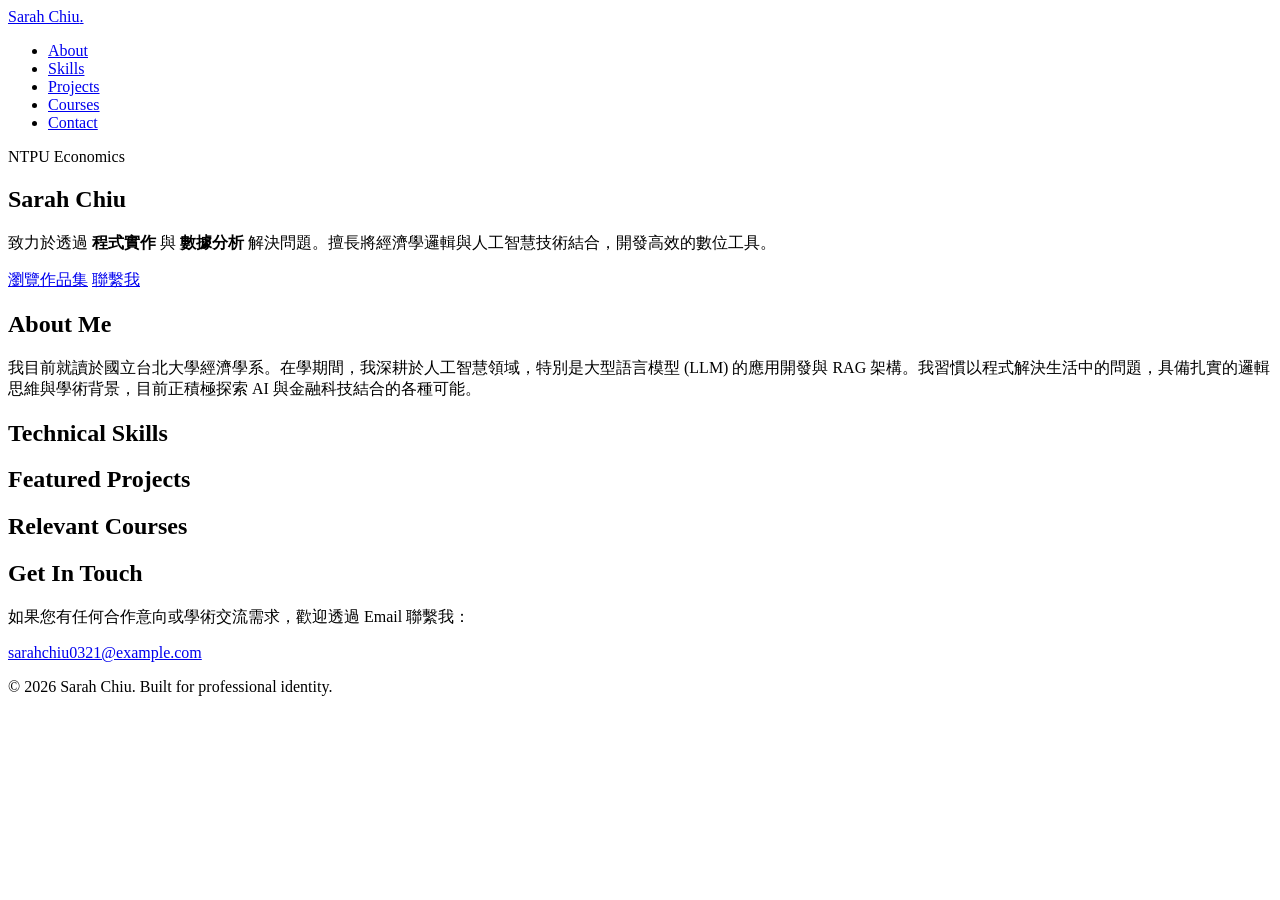
==== index.html @ 51a0993c "Add files via upload" ====
<!DOCTYPE html>
<html lang="zh-Hant">
<head>
    <meta charset="UTF-8">
    <meta name="viewport" content="width=device-width, initial-scale=1.0">
    <title>Sarah Chiu | Portfolio</title>
    <link rel="stylesheet" href="css/style.css">
    <link href="https://fonts.googleapis.com/css2?family=Inter:wght@400;600;700&family=JetBrains+Mono:wght@400;500&display=swap" rel="stylesheet">
</head>
<body>

    <nav class="navbar">
        <div class="container">
            <a href="#home" class="logo">Sarah Chiu<span>.</span></a>
            <ul class="nav-links">
                <li><a href="#about">About</a></li>
                <li><a href="#skills">Skills</a></li>
                <li><a href="#projects">Projects</a></li>
                <li><a href="#courses">Courses</a></li>
                <li><a href="#contact">Contact</a></li>
            </ul>
        </div>
    </nav>

    <section class="hero" id="home">
        <div class="container">
            <div class="hero-text">
                <span class="badge">NTPU Economics</span>
                <h1 class="hero-name">Sarah Chiu</h1>
                <p class="hero-tagline">
                    致力於透過 <strong>程式實作</strong> 與 <strong>數據分析</strong> 解決問題。擅長將經濟學邏輯與人工智慧技術結合，開發高效的數位工具。
                </p>
                <div class="hero-btns">
                    <a href="#projects" class="btn btn-primary">瀏覽作品集</a>
                    <a href="#contact" class="btn btn-outline">聯繫我</a>
                </div>
            </div>
        </div>
    </section>

    <section class="about" id="about">
        <div class="container">
            <h2 class="section-title">About Me</h2>
            <div class="about-content">
                <p>我目前就讀於國立台北大學經濟學系。在學期間，我深耕於人工智慧領域，特別是大型語言模型 (LLM) 的應用開發與 RAG 架構。我習慣以程式解決生活中的問題，具備扎實的邏輯思維與學術背景，目前正積極探索 AI 與金融科技結合的各種可能。</p>
            </div>
        </div>
    </section>

    <section class="skills" id="skills">
        <div class="container">
            <h2 class="section-title">Technical Skills</h2>
            <div id="skills-container" class="skills-grid">
                </div>
        </div>
    </section>

    <section class="projects" id="projects">
        <div class="container">
            <h2 class="section-title">Featured Projects</h2>
            <div id="projects-container" class="card-grid">
                </div>
        </div>
    </section>

    <section class="courses" id="courses">
        <div class="container">
            <h2 class="section-title">Relevant Courses</h2>
            <div id="courses-container" class="card-grid">
                </div>
        </div>
    </section>

    <section class="contact" id="contact">
        <div class="container">
            <div class="contact-card">
                <h2 class="section-title">Get In Touch</h2>
                <p>如果您有任何合作意向或學術交流需求，歡迎透過 Email 聯繫我：</p>
                <div class="contact-email">
                    <a href="mailto:your-email@example.com" class="email-link">sarahchiu0321@example.com</a>
                </div>
            </div>
        </div>
    </section>

    <footer class="footer">
        <div class="container">
            <p>&copy; 2026 Sarah Chiu. Built for professional identity.</p>
        </div>
    </footer>

    <script src="js/script.js"></script>
</body>
</html>
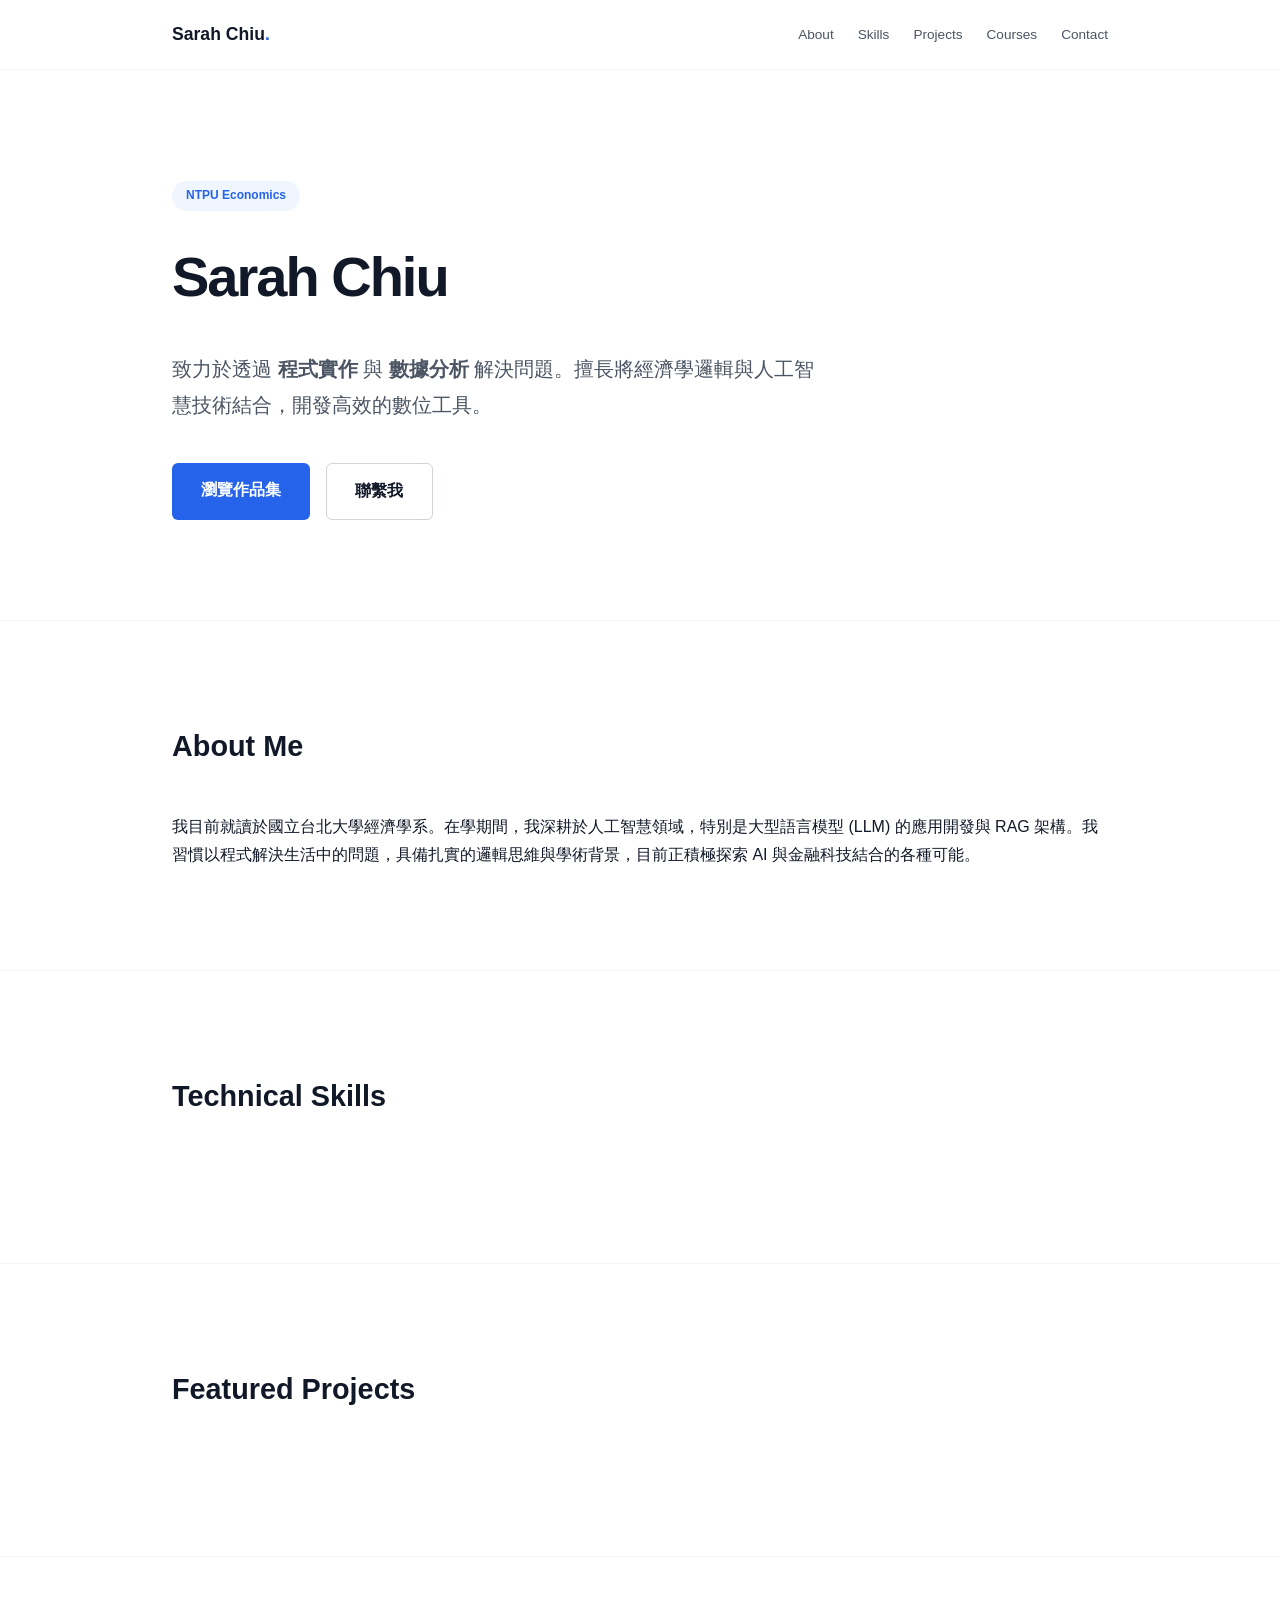
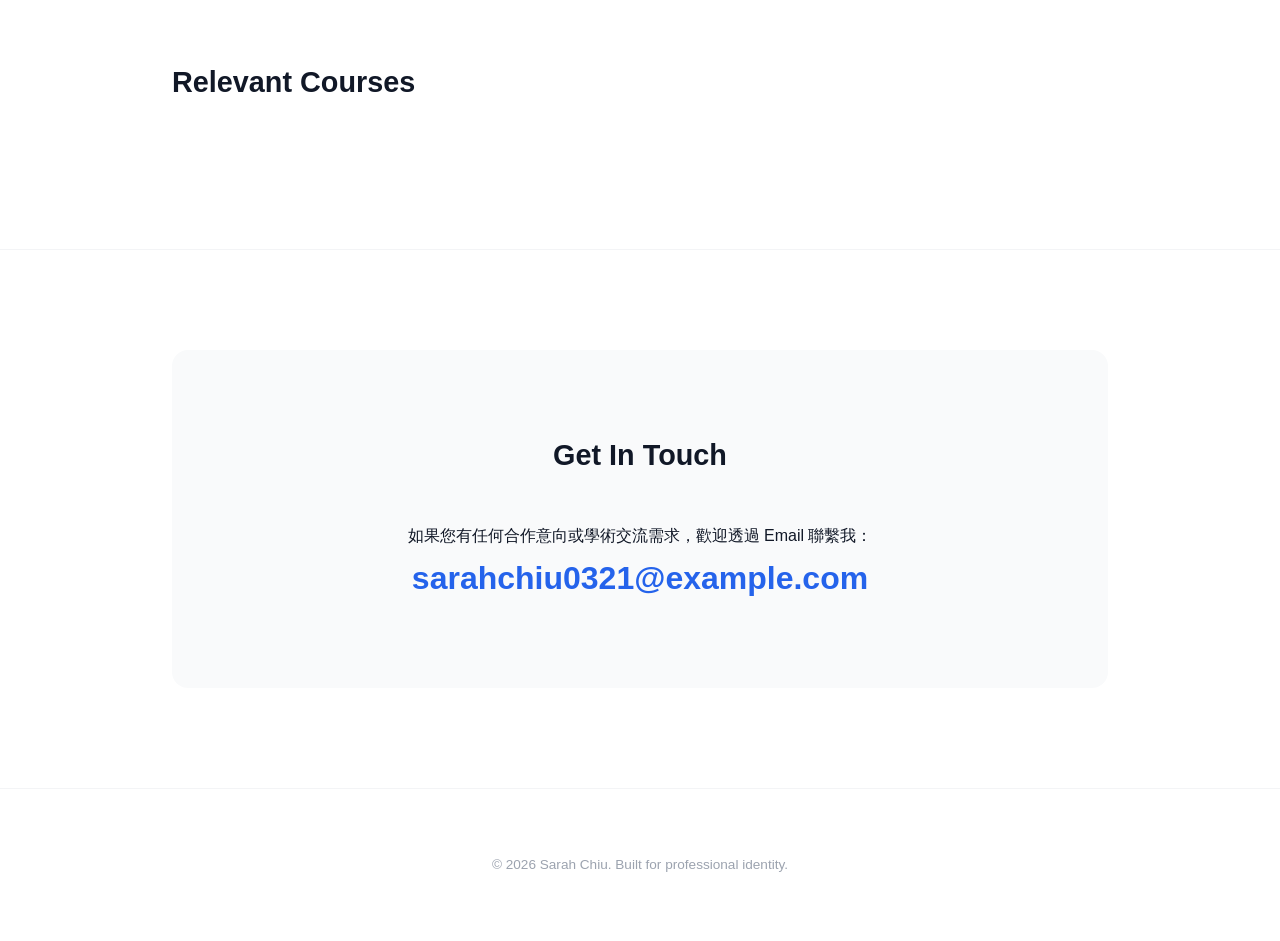
==== commit 9af656e7: "Update index.html" ====
--- a/index.html
+++ b/index.html
@@ -4,7 +4,7 @@
     <meta charset="UTF-8">
     <meta name="viewport" content="width=device-width, initial-scale=1.0">
     <title>Sarah Chiu | Portfolio</title>
-    <link rel="stylesheet" href="css/style.css">
+    <link rel="stylesheet" href="style.css">
     <link href="https://fonts.googleapis.com/css2?family=Inter:wght@400;600;700&family=JetBrains+Mono:wght@400;500&display=swap" rel="stylesheet">
 </head>
 <body>
@@ -91,4 +91,4 @@
 
     <script src="js/script.js"></script>
 </body>
-</html>+</html>
--- a/style.css
+++ b/style.css
@@ -0,0 +1,85 @@
+:root {
+    --bg: #ffffff;
+    --text: #111827;
+    --text-muted: #4b5563;
+    --accent: #2563eb;
+    --border: #f3f4f6;
+    --card-bg: #f9fafb;
+    --nav-height: 70px;
+}
+
+* { margin: 0; padding: 0; box-sizing: border-box; }
+
+html { 
+    scroll-behavior: smooth; 
+    scroll-padding-top: var(--nav-height); 
+}
+
+body { background: var(--bg); color: var(--text); font-family: 'Inter', sans-serif; line-height: 1.8; }
+.container { max-width: 1000px; margin: 0 auto; padding: 0 2rem; }
+
+/* 導覽列 */
+.navbar { 
+    position: fixed; top: 0; width: 100%; height: var(--nav-height);
+    background: rgba(255, 255, 255, 0.85); 
+    backdrop-filter: blur(10px); 
+    border-bottom: 1px solid var(--border); 
+    z-index: 1000; 
+    display: flex; align-items: center;
+}
+.navbar .container { display: flex; justify-content: space-between; align-items: center; width: 100%; }
+.logo { font-weight: 700; text-decoration: none; color: var(--text); font-size: 1.1rem; }
+.logo span { color: var(--accent); }
+.nav-links { list-style: none; display: flex; gap: 1.5rem; }
+.nav-links a { text-decoration: none; color: var(--text-muted); font-size: 0.85rem; font-weight: 500; transition: color 0.2s; }
+.nav-links a:hover { color: var(--accent); }
+
+/* Hero */
+.hero { padding: 180px 0 100px; }
+.badge { background: #eff6ff; color: var(--accent); padding: 4px 14px; border-radius: 50px; font-size: 0.75rem; font-weight: 600; margin-bottom: 1rem; display: inline-block; }
+.hero-name { font-size: clamp(2.5rem, 8vw, 3.5rem); margin-bottom: 1.5rem; letter-spacing: -2px; }
+.hero-tagline { font-size: 1.25rem; color: var(--text-muted); margin-bottom: 2.5rem; max-width: 650px; }
+
+/* Buttons */
+.hero-btns { display: flex; gap: 1rem; }
+.btn { padding: 0.8rem 1.8rem; border-radius: 6px; text-decoration: none; font-weight: 600; transition: 0.3s; }
+.btn-primary { background: var(--accent); color: white; }
+.btn-outline { border: 1px solid #d1d5db; color: var(--text); }
+.btn-outline:hover { background: var(--card-bg); }
+
+/* Common Sections */
+section { padding: 100px 0; border-bottom: 1px solid var(--border); }
+.section-title { font-size: 1.8rem; margin-bottom: 2.5rem; font-weight: 700; }
+
+/* Skills */
+.skills-grid { display: grid; grid-template-columns: repeat(auto-fit, minmax(200px, 1fr)); gap: 2.5rem; }
+.skill-category h3 { font-size: 0.85rem; color: var(--accent); text-transform: uppercase; margin-bottom: 1.2rem; letter-spacing: 0.5px; }
+.skill-tags { display: flex; flex-wrap: wrap; gap: 0.6rem; }
+.tag { background: var(--card-bg); border: 1px solid var(--border); padding: 5px 12px; border-radius: 6px; font-size: 0.85rem; color: var(--text-muted); }
+
+/* Card Grids */
+.card-grid { display: grid; grid-template-columns: repeat(auto-fit, minmax(300px, 1fr)); gap: 1.5rem; }
+.card { padding: 2rem; border: 1px solid var(--border); border-radius: 12px; background: white; transition: 0.3s; display: flex; flex-direction: column; }
+.card:hover { border-color: #d1d5db; transform: translateY(-3px); }
+.card h3 { margin-bottom: 0.8rem; font-size: 1.2rem; }
+.card .meta { font-size: 0.75rem; color: var(--accent); font-family: 'JetBrains Mono', monospace; margin-bottom: 0.8rem; display: block; font-weight: 500; }
+.card p { font-size: 0.95rem; color: var(--text-muted); margin-bottom: 1.5rem; flex-grow: 1; }
+.card-footer { display: flex; flex-wrap: wrap; gap: 0.5rem; border-top: 1px solid var(--border); padding-top: 1.2rem; }
+.mini-tag { font-size: 0.75rem; background: #eff6ff; color: var(--accent); padding: 3px 8px; border-radius: 4px; font-family: 'JetBrains Mono', monospace; }
+
+/* Contact & Footer */
+.contact-card { text-align: center; padding: 5rem 2rem; background: var(--card-bg); border-radius: 16px; }
+.email-link { font-size: clamp(1.4rem, 5vw, 2rem); color: var(--accent); font-weight: 700; text-decoration: none; border-bottom: 2px solid transparent; transition: 0.3s; }
+.email-link:hover { border-bottom-color: var(--accent); }
+.footer { padding: 4rem 0; text-align: center; color: #9ca3af; font-size: 0.85rem; }
+
+/* RWD 手機版 */
+@media (max-width: 640px) {
+    .navbar .container { flex-direction: column; gap: 0.6rem; padding: 0.8rem 1rem; }
+    .navbar { height: auto; position: static; } /* 手機版取消固定以節省空間 */
+    html { scroll-padding-top: 0; }
+    .nav-links { gap: 0.8rem; flex-wrap: wrap; justify-content: center; }
+    .nav-links a { font-size: 0.8rem; }
+    .hero { padding: 60px 0 60px; }
+    section { padding: 60px 0; }
+}
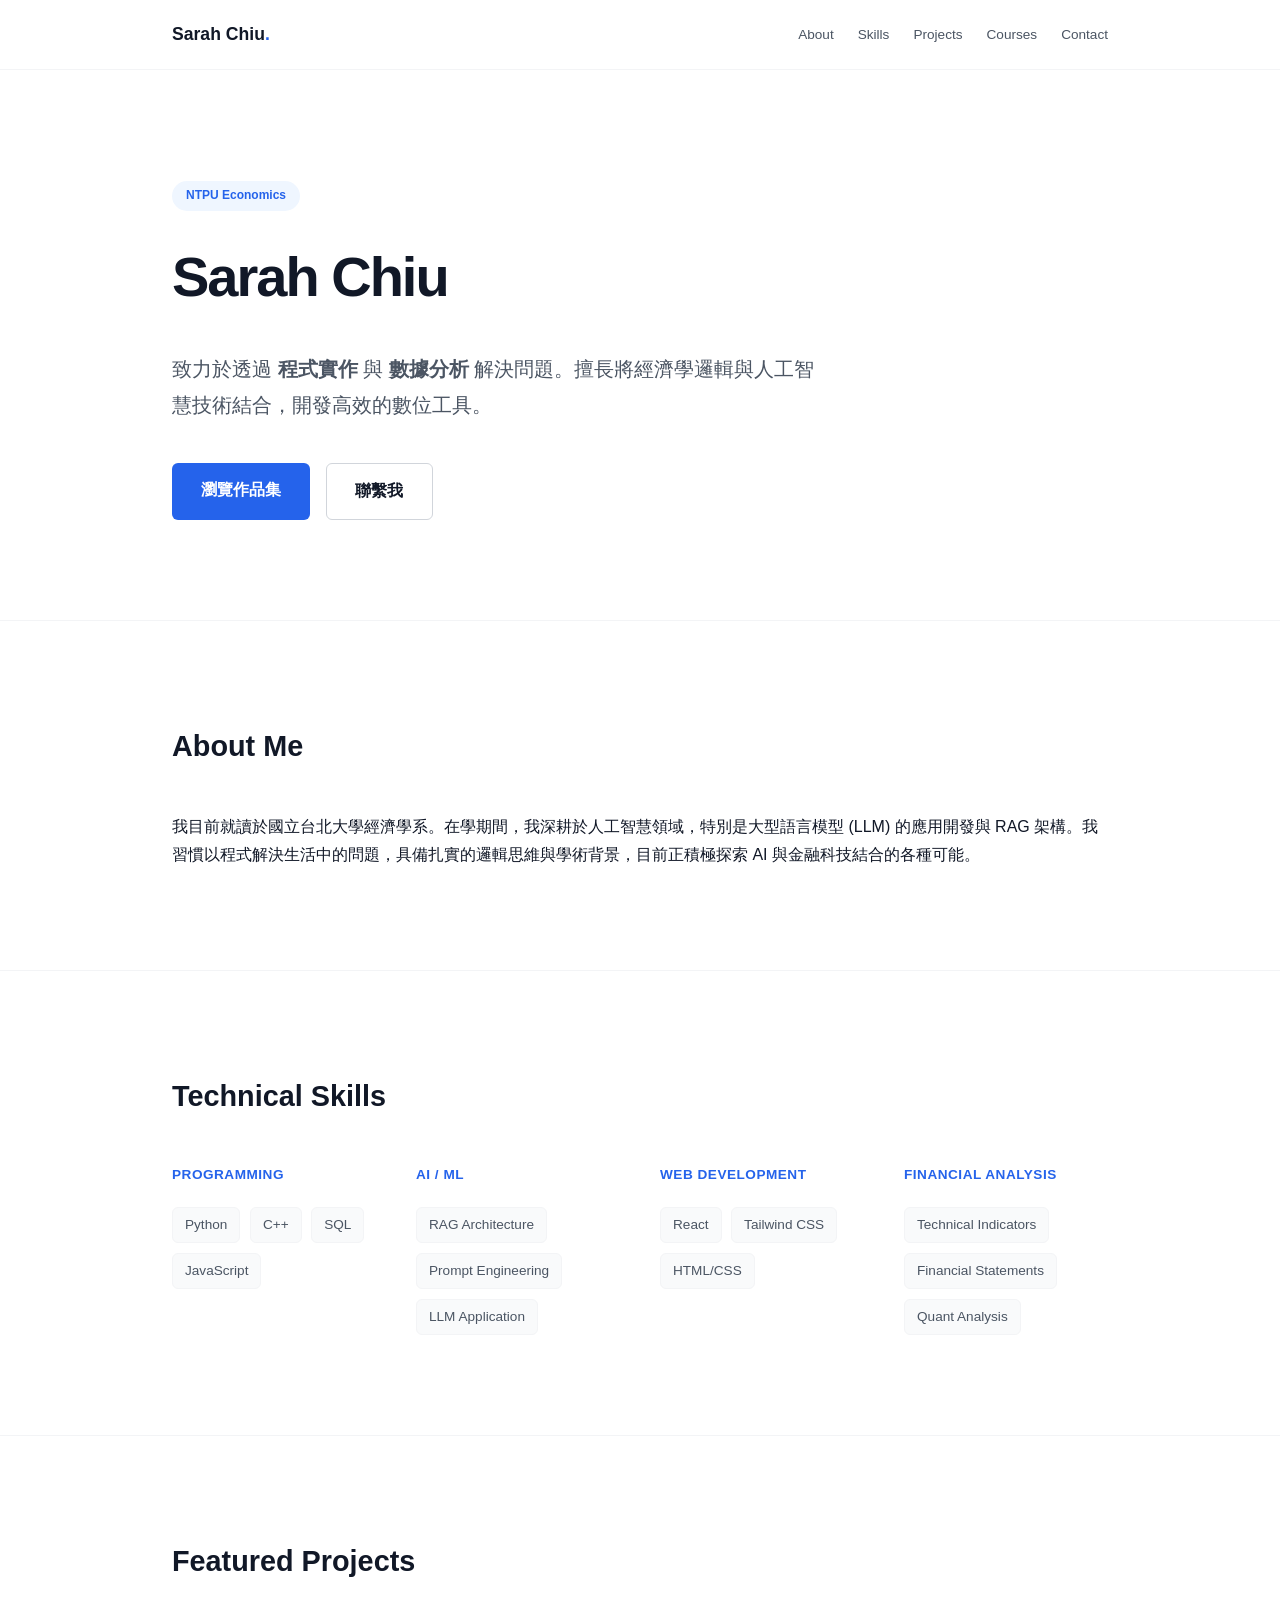
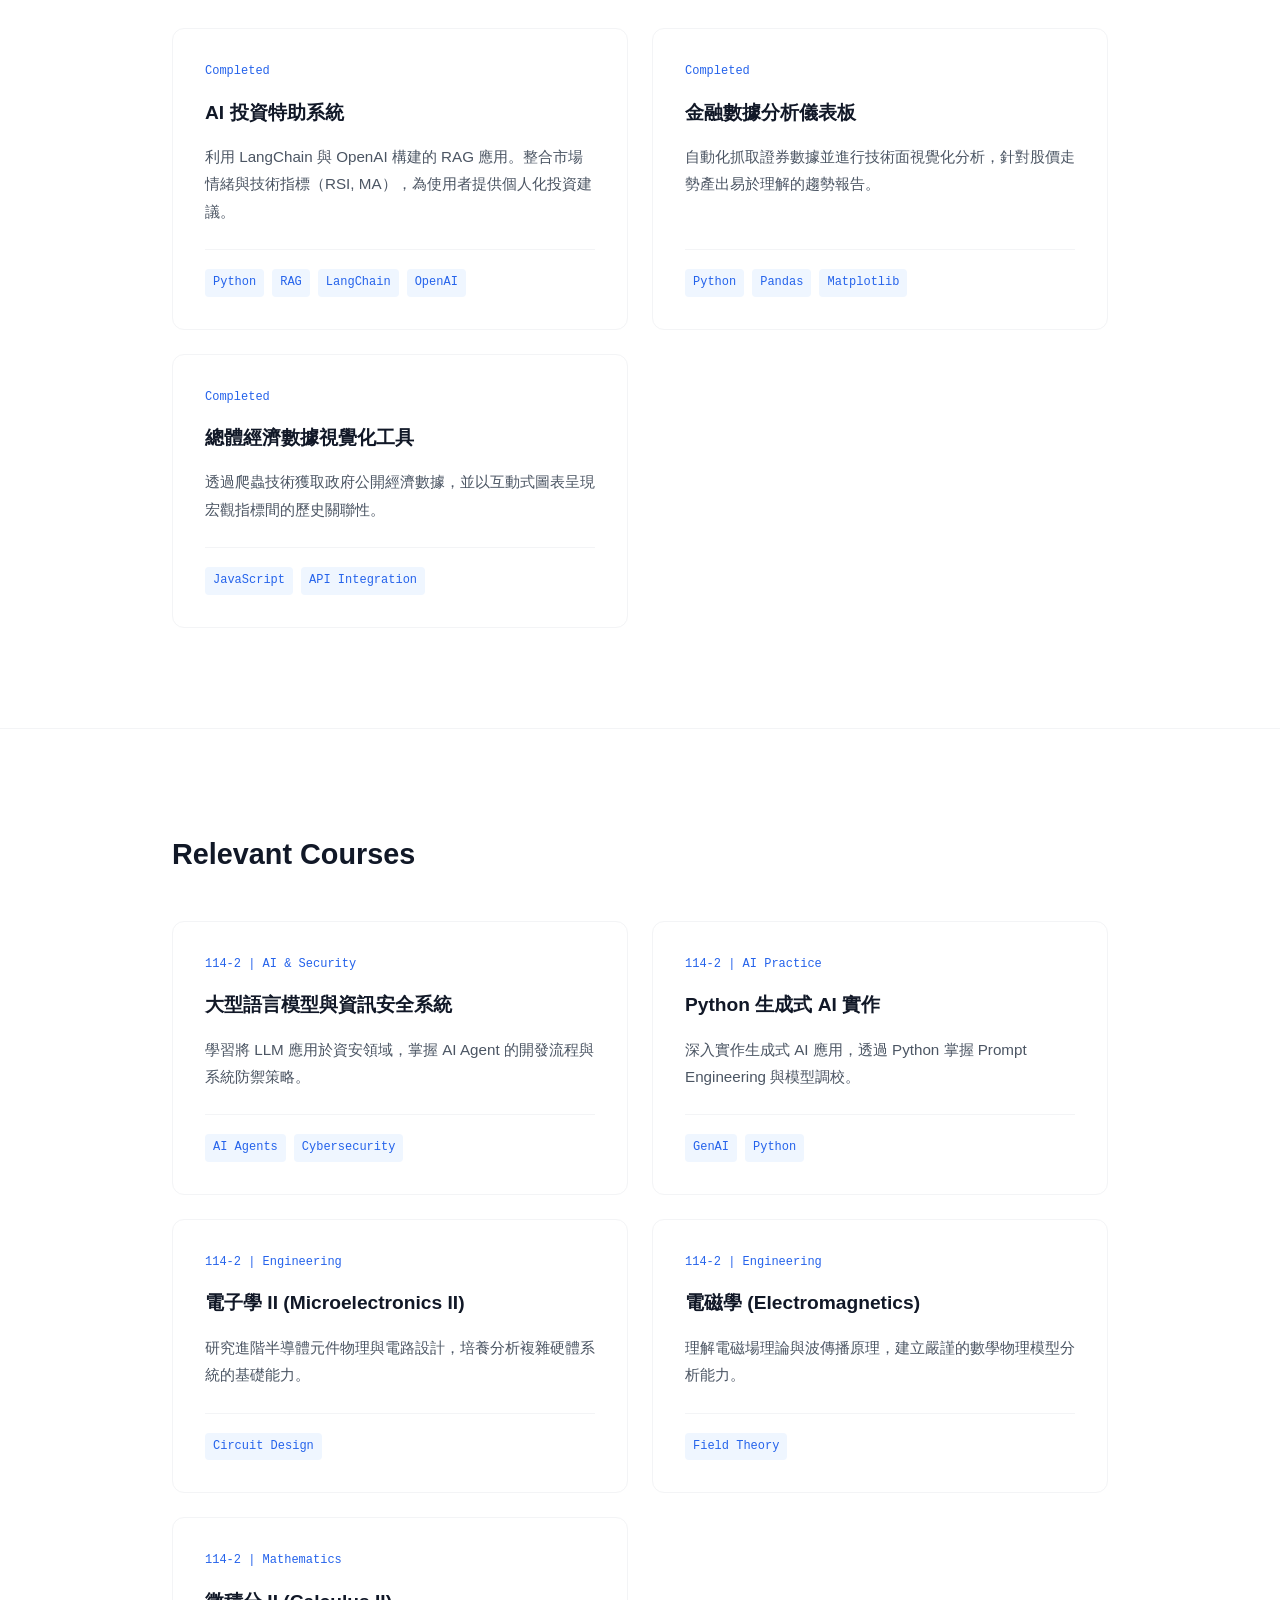
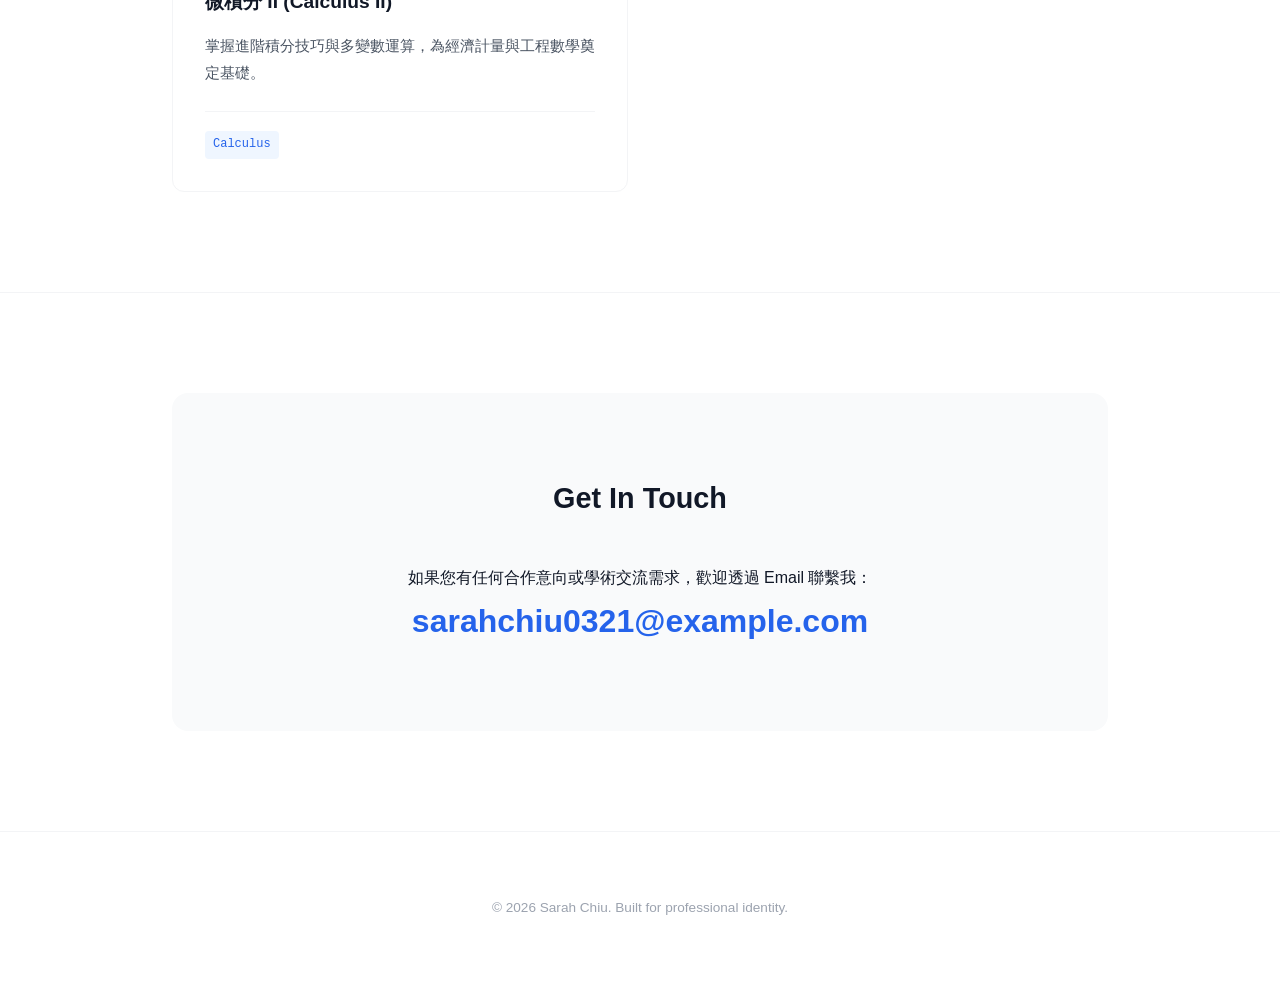
==== commit 34c09369: "Update index.html" ====
--- a/index.html
+++ b/index.html
@@ -89,6 +89,6 @@
         </div>
     </footer>
 
-    <script src="js/script.js"></script>
+    <script src="script.js"></script>
 </body>
 </html>
